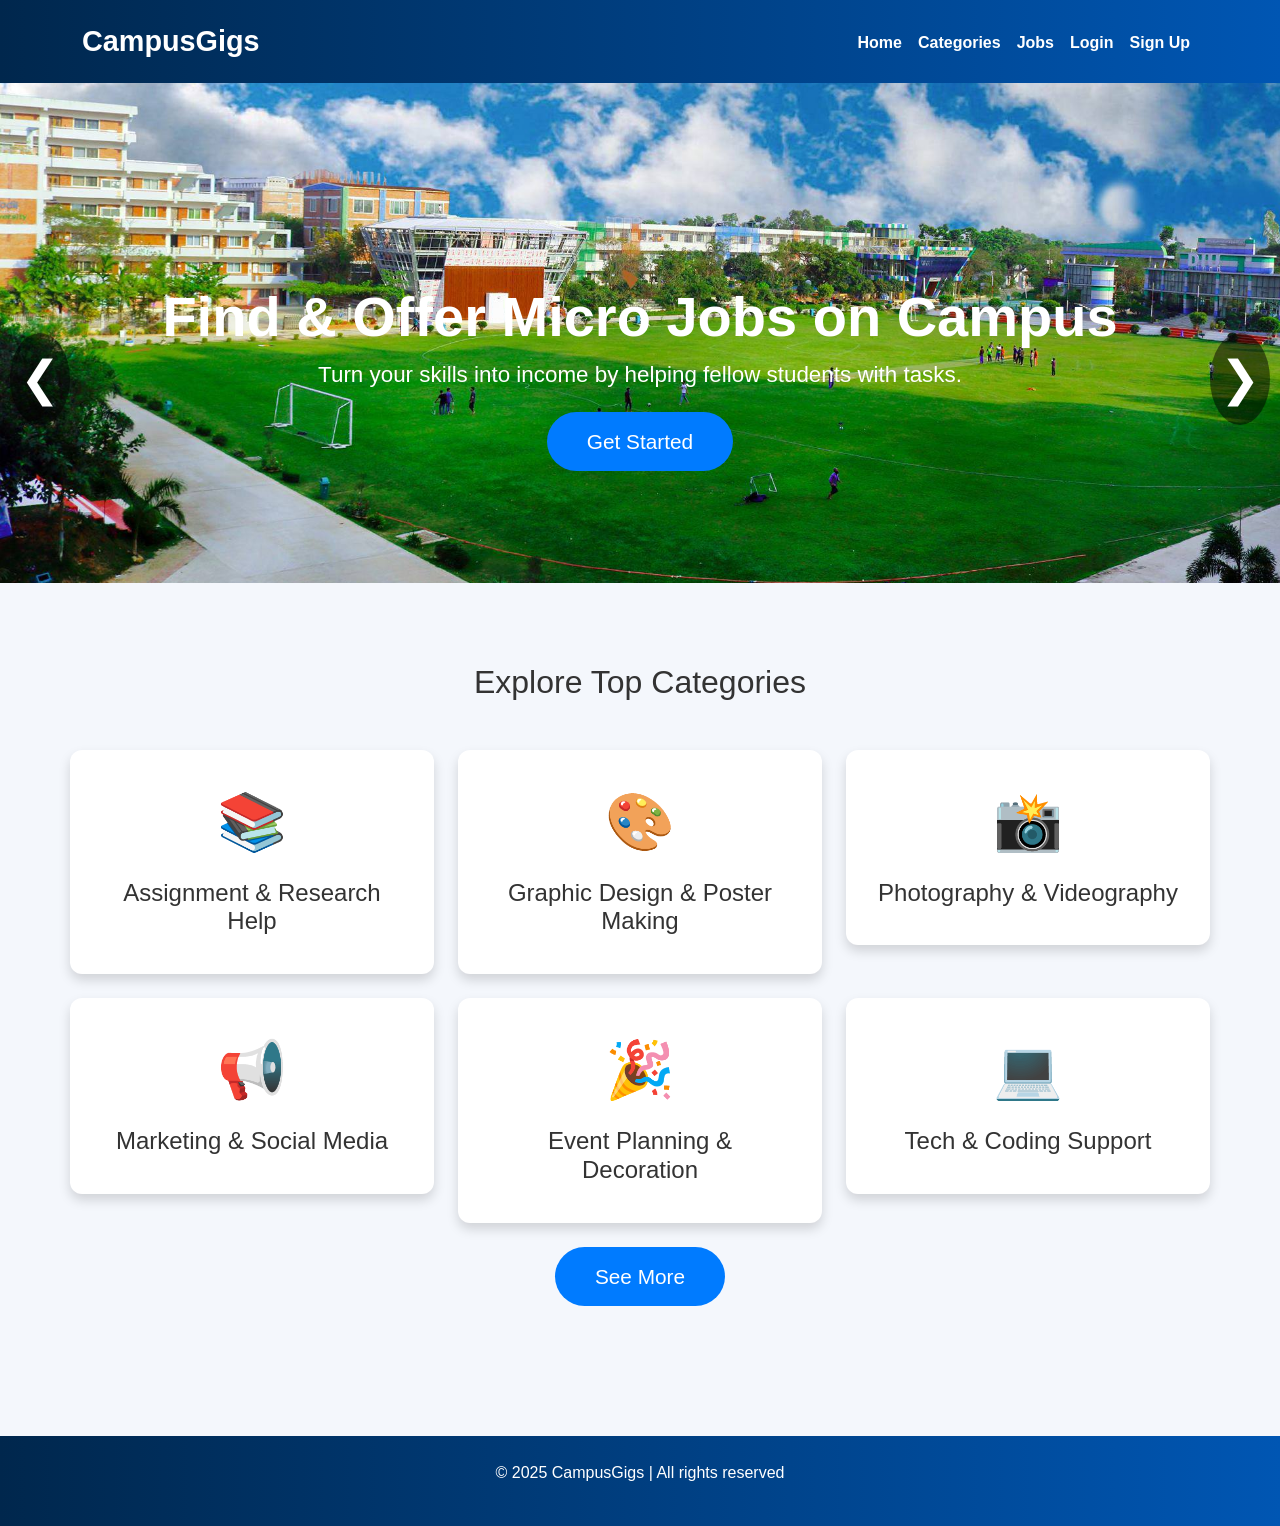
==== frontend/pages/Home Page.html @ 9663ab23 "Add frontend\pages\Home Page.html" ====
<!DOCTYPE html>
<html lang="en">
<head>
  <meta charset="UTF-8" />
  <meta name="viewport" content="width=device-width, initial-scale=1.0"/>
  <title>CampusGigs - Micro Jobs for Students</title>
  <link rel="stylesheet" href="https://cdn.jsdelivr.net/npm/bootstrap@5.3.0/dist/css/bootstrap.min.css"/>
  <style>
    body {
      font-family: 'Poppins', sans-serif;
      background-color: #f4f7fc;
      color: #333;
    }
    .navbar {
      background: linear-gradient(90deg, #00274d, #0056b3);
      padding: 15px;
    }
    .navbar-brand {
      font-size: 1.8rem;
      font-weight: bold;
      color: #fff !important;
    }
    .navbar .nav-link {
      font-weight: bold;
      color: white !important;
      position: relative;
      padding-bottom: 5px;
      transition: color 0.3s ease;
    }
    .hero-section {
      position: relative;
      height: 500px;
      color: white;
      text-align: center;
      background-color: rgba(0, 0, 0, 0.7);
    }
    .hero-carousel {
      position: relative;
      width: 100%;
      height: 100%;
      overflow: hidden;
    }
    .hero-carousel img {
      width: 100%;
      height: 100%;
      object-fit: cover;
      position: absolute;
      top: 0;
      left: 0;
      opacity: 0;
      transition: opacity 1.5s ease, transform 1.5s ease;
    }
    .hero-carousel img.active {
      opacity: 1;
      transform: scale(1.05);
    }
    .hero-text {
      position: absolute;
      top: 40%;
      left: 50%;
      transform: translateX(-50%);
      z-index: 2;
      width: 100%;
    }
    .hero-text h1 {
      font-size: 3.5rem;
      font-weight: bold;
    }
    .hero-text p {
      font-size: 1.4rem;
      margin-bottom: 20px;
    }
    .carousel-arrow {
      position: absolute;
      top: 50%;
      font-size: 3rem;
      color: white;
      z-index: 3;
      cursor: pointer;
      padding: 10px;
      background-color: rgba(0, 0, 0, 0.5);
      border-radius: 50%;
    }
    .carousel-arrow-left { left: 10px; }
    .carousel-arrow-right { right: 10px; }
    .btn-primary {
      padding: 14px 40px;
      font-size: 1.3rem;
      border-radius: 30px;
      background: #007bff;
      border: none;
    }
    .categories-section { padding: 80px 0; }
    .category-card {
      padding: 30px;
      border-radius: 12px;
      background: #ffffff;
      box-shadow: 0 6px 12px rgba(0, 0, 0, 0.15);
      transition: transform 0.3s ease-in-out, box-shadow 0.3s ease-in-out;
      text-align: center;
      cursor: pointer;
    }
    .category-card:hover {
      transform: scale(1.05);
      box-shadow: 0 10px 20px rgba(0, 0, 0, 0.2);
    }
    .category-icon {
      font-size: 3.5rem;
      margin-bottom: 15px;
      color: #007bff;
    }
    .footer {
      background: linear-gradient(90deg, #00274d, #0056b3);
      color: white;
      text-align: center;
      padding: 25px 0;
      margin-top: 50px;
    }
    .more-categories { display: none; }
  </style>
</head>
<body>
  <nav class="navbar navbar-expand-lg">
    <div class="container">
      <a class="navbar-brand" href="Home Page.html">CampusGigs</a>
      <button class="navbar-toggler" type="button" data-bs-toggle="collapse" data-bs-target="#navbarNav">
        <span class="navbar-toggler-icon"></span>
      </button>
      <div class="collapse navbar-collapse" id="navbarNav">
        <ul class="navbar-nav ms-auto">
          <li class="nav-item"><a class="nav-link" href="Home Page.html">Home</a></li>
          <li class="nav-item"><a class="nav-link" href="#jobs">Categories</a></li>
          <li class="nav-item"><a class="nav-link" href="../../backend/job_feed.php">Jobs</a></li>
          <li class="nav-item"><a class="nav-link" href="Login.html">Login</a></li>
          <li class="nav-item"><a class="nav-link" href="Sign up.html">Sign Up</a></li>
        </ul>
      </div>
    </div>
  </nav>

  <!-- Hero Section -->
  <div class="hero-section">
    <div class="hero-carousel" id="carousel">
      <img src="../images/diu 1.jpg" alt="Image 1" class="active">
      <img src="../images/diu 2.jpg" alt="Image 2">
      <img src="../images/diu 3.jpg" alt="Image 3">
      <img src="../images/diu 4.jpg" alt="Image 4">
    </div>
    <div class="hero-text">
      <h1>Find & Offer Micro Jobs on Campus</h1>
      <p>Turn your skills into income by helping fellow students with tasks.</p>
      <a href="#jobs" class="btn btn-primary">Get Started</a>
    </div>
    <div class="carousel-arrow carousel-arrow-left" onclick="prevImage()">&#10094;</div>
    <div class="carousel-arrow carousel-arrow-right" onclick="nextImage()">&#10095;</div>
  </div>

  <!-- Categories Section -->
  <div class="container categories-section" id="jobs">
    <h2 class="text-center mb-5">Explore Top Categories</h2>
    <div class="row">
      <div class="col-md-4 mb-4">
        <div class="category-card" onclick="goToCategory('assignment')">
          <div class="category-icon">📚</div>
          <h4>Assignment & Research Help</h4>
        </div>
      </div>
      <div class="col-md-4 mb-4">
        <div class="category-card" onclick="goToCategory('graphic_design')">
          <div class="category-icon">🎨</div>
          <h4>Graphic Design & Poster Making</h4>
        </div>
      </div>
      <div class="col-md-4 mb-4">
        <div class="category-card" onclick="goToCategory('photography')">
          <div class="category-icon">📸</div>
          <h4>Photography & Videography</h4>
        </div>
      </div>
      <div class="col-md-4 mb-4">
        <div class="category-card" onclick="goToCategory('marketing')">
          <div class="category-icon">📢</div>
          <h4>Marketing & Social Media</h4>
        </div>
      </div>
      <div class="col-md-4 mb-4">
        <div class="category-card" onclick="goToCategory('event_planning')">
          <div class="category-icon">🎉</div>
          <h4>Event Planning & Decoration</h4>
        </div>
      </div>
      <div class="col-md-4 mb-4">
        <div class="category-card" onclick="goToCategory('tech_support')">
          <div class="category-icon">💻</div>
          <h4>Tech & Coding Support</h4>
        </div>
      </div>
      <div class="col-md-4 mb-4 more-categories">
        <div class="category-card" onclick="goToCategory('lab_report')">
          <div class="category-icon">📝</div>
          <h4>Lab Report Writing</h4>
        </div>
      </div>
      <div class="col-md-4 mb-4 more-categories">
        <div class="category-card" onclick="goToCategory('sketch')">
          <div class="category-icon">✍️</div>
          <h4>Sketch Making</h4>
        </div>
      </div>
      <div class="col-md-4 mb-4 more-categories">
        <div class="category-card" onclick="goToCategory('presentation')">
          <div class="category-icon">📊</div>
          <h4>Presentation Slide Making</h4>
        </div>
      </div>
    </div>
    <div class="text-center">
      <button class="btn btn-primary" id="see-more" onclick="toggleCategories()">See More</button>
    </div>
  </div>

  <!-- Footer -->
  <div class="footer">
    <p>&copy; 2025 CampusGigs | All rights reserved</p>
  </div>

  <!-- Scripts -->
  <script>
    const images = document.querySelectorAll('.hero-carousel img');
    let currentIndex = 0;

    function nextImage() {
      images[currentIndex].classList.remove('active');
      currentIndex = (currentIndex + 1) % images.length;
      images[currentIndex].classList.add('active');
    }

    function prevImage() {
      images[currentIndex].classList.remove('active');
      currentIndex = (currentIndex - 1 + images.length) % images.length;
      images[currentIndex].classList.add('active');
    }

    setInterval(nextImage, 5000);

    function toggleCategories() {
      const moreCategories = document.querySelectorAll('.more-categories');
      const seeMoreButton = document.getElementById('see-more');
      moreCategories.forEach(category => {
        category.style.display = category.style.display === 'block' ? 'none' : 'block';
      });
      seeMoreButton.textContent = seeMoreButton.textContent === 'See More' ? 'See Less' : 'See More';
    }

    function goToCategory(category) {
      window.location.href = `../../backend/job_feed.php?category=${encodeURIComponent(category)}`;
    }
  </script>
  <script src="https://cdn.jsdelivr.net/npm/bootstrap@5.3.0/dist/js/bootstrap.bundle.min.js"></script>
</body>
</html>
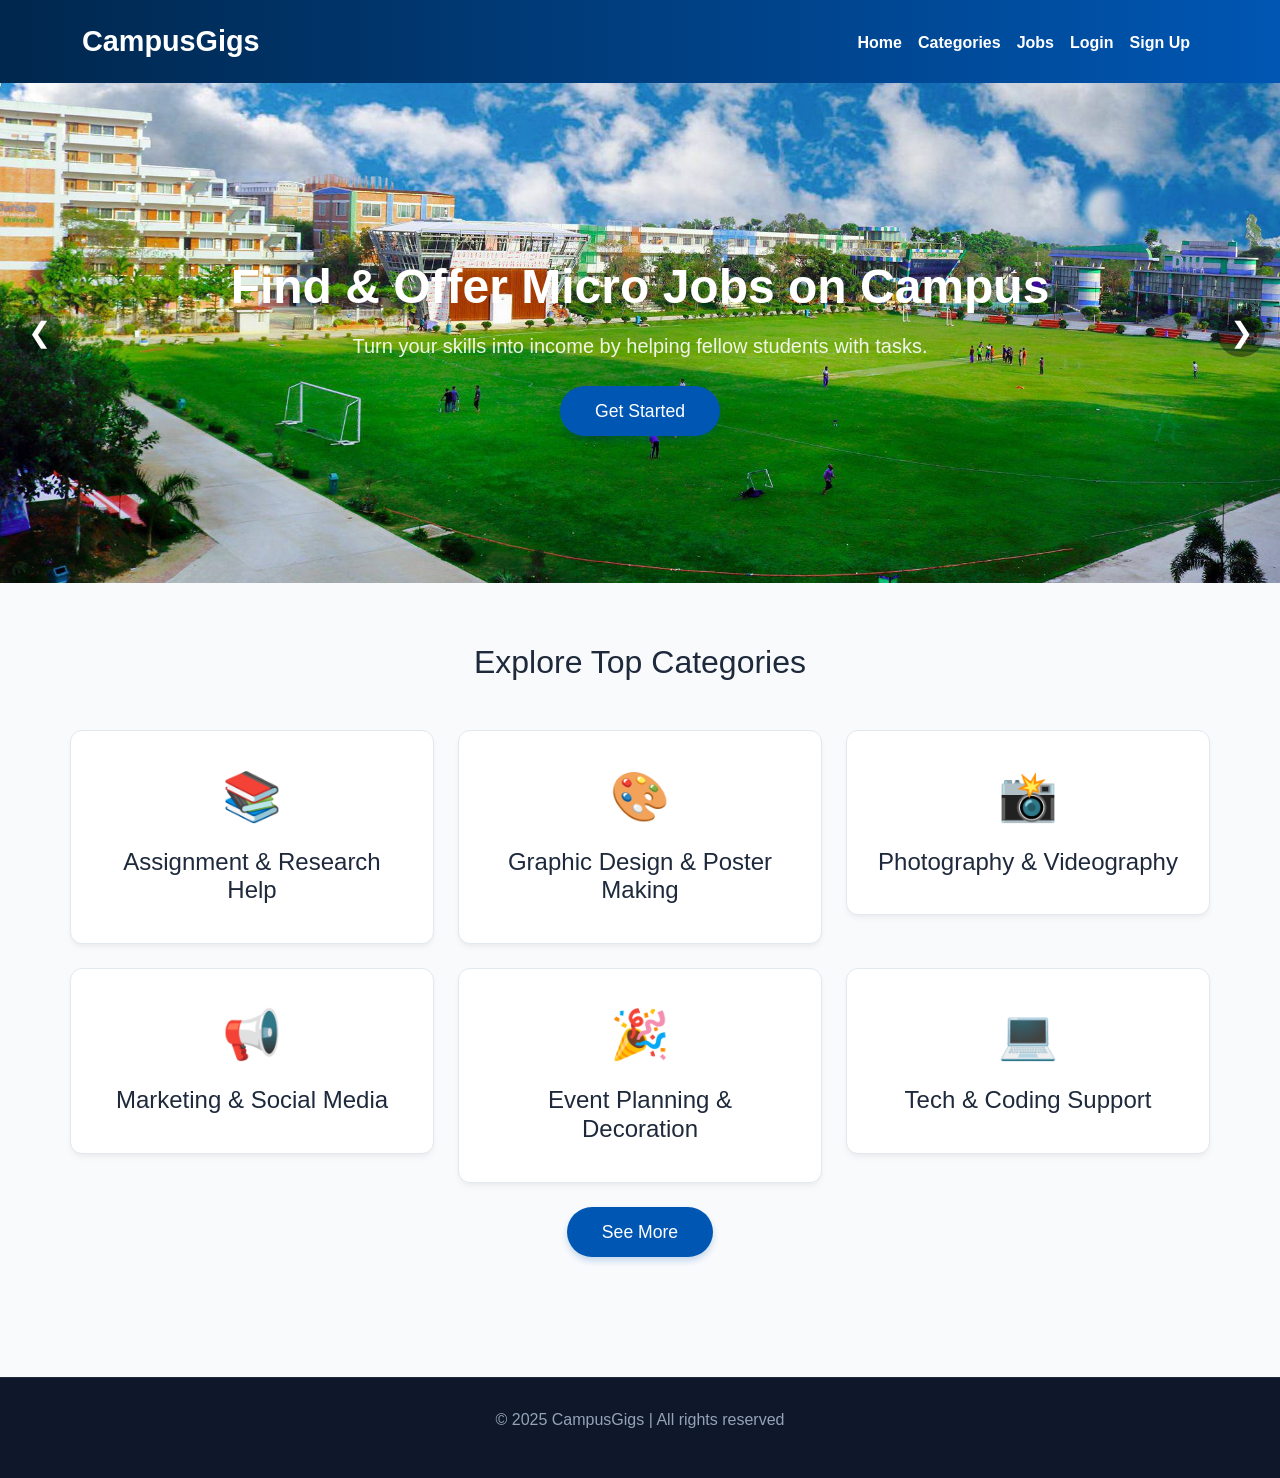
==== commit ad1782e3: "fix(ui): resolve layout clashing bugs, restore original structures, and modernize styling cleanly" ====
--- a/frontend/pages/Home Page.html
+++ b/frontend/pages/Home Page.html
@@ -8,8 +8,8 @@
   <style>
     body {
       font-family: 'Poppins', sans-serif;
-      background-color: #f4f7fc;
-      color: #333;
+      background-color: #f8fafc;
+      color: #1e293b;
     }
     .navbar {
       background: linear-gradient(90deg, #00274d, #0056b3);
@@ -32,7 +32,10 @@
       height: 500px;
       color: white;
       text-align: center;
-      background-color: rgba(0, 0, 0, 0.7);
+      background: linear-gradient(rgba(0, 39, 77, 0.85), rgba(0, 86, 179, 0.85));
+      display: flex;
+      align-items: center;
+      justify-content: center;
     }
     .hero-carousel {
       position: relative;
@@ -52,69 +55,90 @@
     }
     .hero-carousel img.active {
       opacity: 1;
-      transform: scale(1.05);
+      transform: scale(1.02);
     }
     .hero-text {
       position: absolute;
-      top: 40%;
+      top: 35%;
       left: 50%;
       transform: translateX(-50%);
       z-index: 2;
       width: 100%;
     }
     .hero-text h1 {
-      font-size: 3.5rem;
-      font-weight: bold;
+      font-size: 3rem;
+      font-weight: 700;
+      margin-bottom: 15px;
     }
     .hero-text p {
-      font-size: 1.4rem;
-      margin-bottom: 20px;
+      font-size: 1.25rem;
+      margin-bottom: 25px;
+      opacity: 0.9;
     }
     .carousel-arrow {
       position: absolute;
       top: 50%;
-      font-size: 3rem;
+      transform: translateY(-50%);
+      font-size: 1.75rem;
       color: white;
       z-index: 3;
       cursor: pointer;
-      padding: 10px;
-      background-color: rgba(0, 0, 0, 0.5);
+      width: 48px;
+      height: 48px;
+      display: flex;
+      align-items: center;
+      justify-content: center;
+      background-color: rgba(0, 0, 0, 0.4);
       border-radius: 50%;
-    }
-    .carousel-arrow-left { left: 10px; }
-    .carousel-arrow-right { right: 10px; }
+      transition: background-color 0.2s ease;
+    }
+    .carousel-arrow:hover {
+      background-color: rgba(0, 0, 0, 0.6);
+    }
+    .carousel-arrow-left { left: 15px; }
+    .carousel-arrow-right { right: 15px; }
     .btn-primary {
-      padding: 14px 40px;
-      font-size: 1.3rem;
-      border-radius: 30px;
-      background: #007bff;
+      padding: 12px 35px;
+      font-size: 1.1rem;
+      border-radius: 25px;
+      background: #0056b3;
       border: none;
-    }
-    .categories-section { padding: 80px 0; }
+      box-shadow: 0 4px 6px rgba(0, 86, 179, 0.2);
+      transition: all 0.2s ease;
+    }
+    .btn-primary:hover {
+      background-color: #004085;
+      transform: translateY(-1px);
+      box-shadow: 0 6px 12px rgba(0, 86, 179, 0.3);
+    }
+    .categories-section { padding: 60px 0; }
     .category-card {
       padding: 30px;
       border-radius: 12px;
       background: #ffffff;
-      box-shadow: 0 6px 12px rgba(0, 0, 0, 0.15);
-      transition: transform 0.3s ease-in-out, box-shadow 0.3s ease-in-out;
+      border: 1px solid #e2e8f0;
+      box-shadow: 0 4px 6px -1px rgba(0, 0, 0, 0.05), 0 2px 4px -1px rgba(0, 0, 0, 0.02);
+      transition: all 0.2s ease-in-out;
       text-align: center;
       cursor: pointer;
     }
     .category-card:hover {
-      transform: scale(1.05);
-      box-shadow: 0 10px 20px rgba(0, 0, 0, 0.2);
+      transform: translateY(-4px);
+      box-shadow: 0 10px 15px -3px rgba(0, 0, 0, 0.08), 0 4px 6px -2px rgba(0, 0, 0, 0.03);
+      border-color: #cbd5e1;
     }
     .category-icon {
-      font-size: 3.5rem;
+      font-size: 3rem;
       margin-bottom: 15px;
-      color: #007bff;
+      display: inline-block;
     }
     .footer {
-      background: linear-gradient(90deg, #00274d, #0056b3);
-      color: white;
+      background: #0f172a;
+      color: #94a3b8;
       text-align: center;
-      padding: 25px 0;
-      margin-top: 50px;
+      padding: 30px 0;
+      margin-top: 60px;
+      border-top: 1px solid #1e293b;
     }
     .more-categories { display: none; }
   </style>
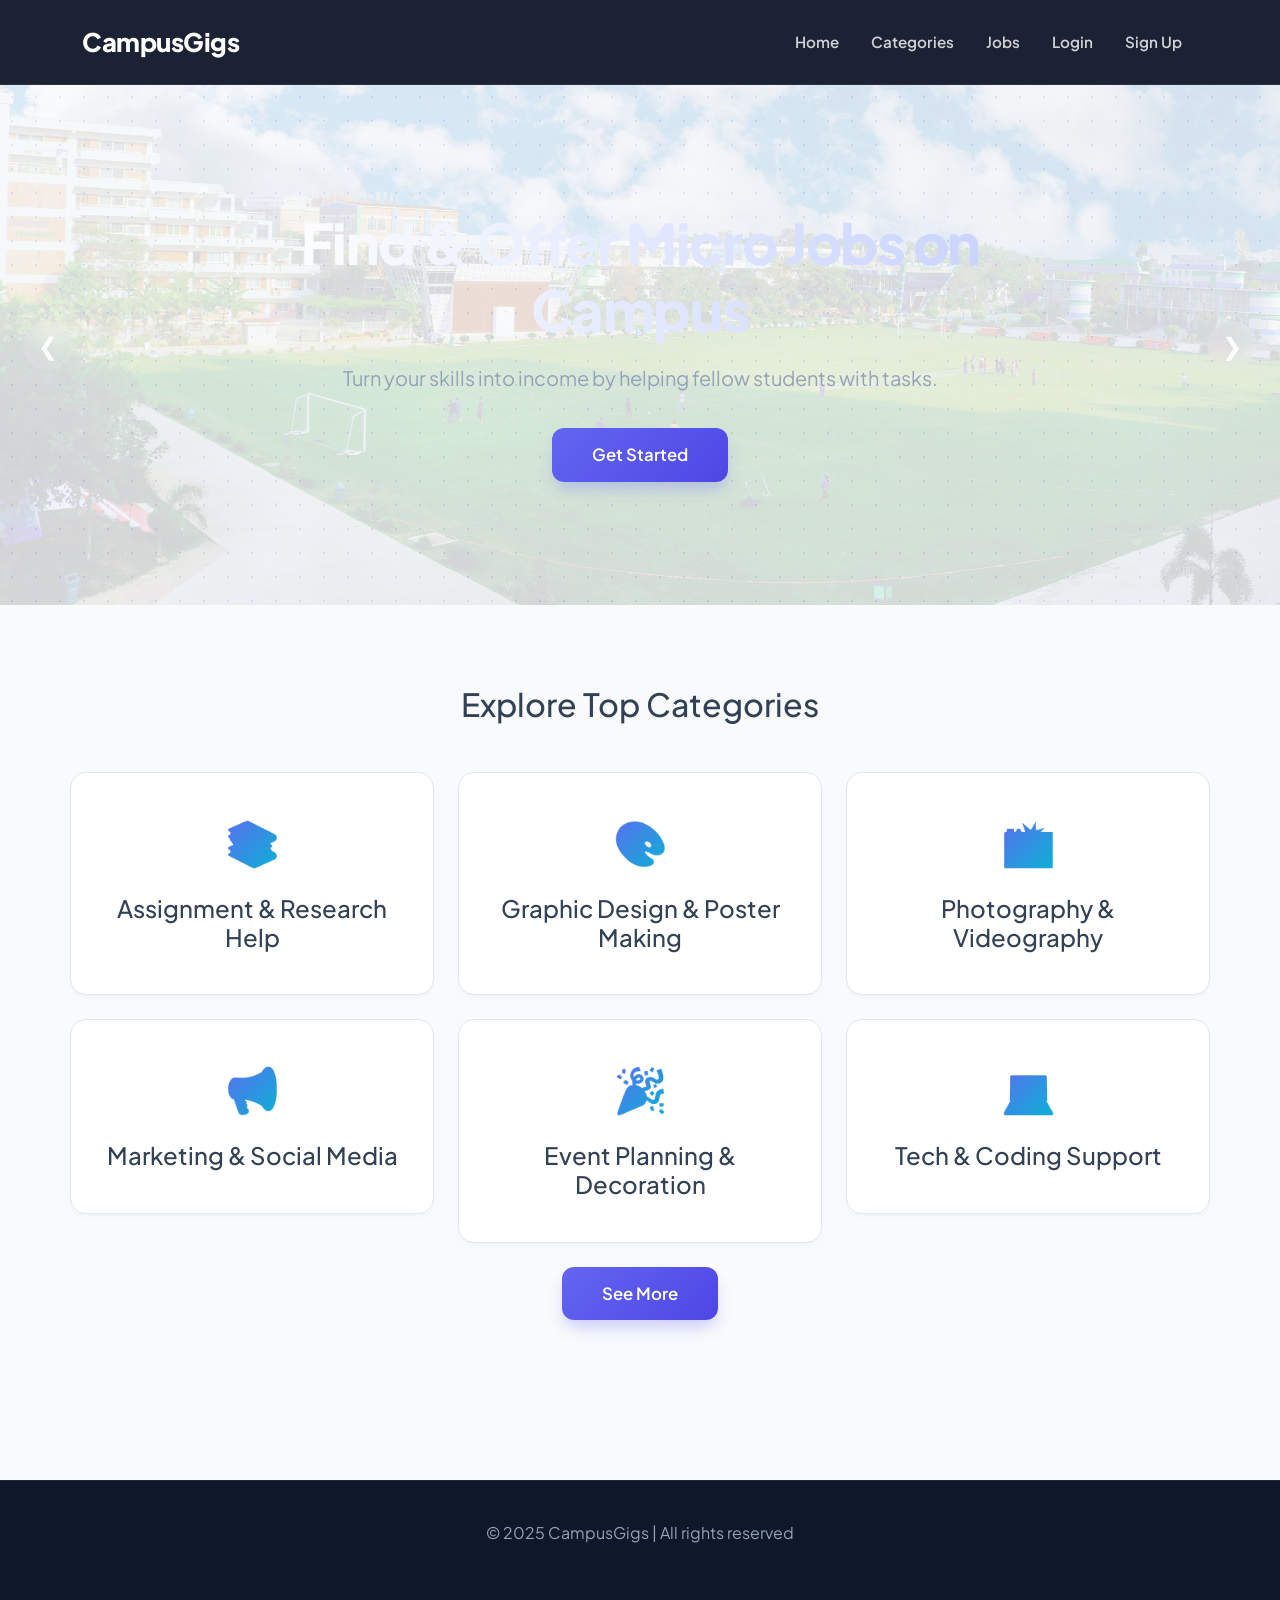
==== commit 8eb8fb1a: "style(ui): apply highly polished, premium, modern CSS variables and selectors across all pages" ====
--- a/frontend/pages/Home Page.html
+++ b/frontend/pages/Home Page.html
@@ -5,43 +5,59 @@
   <meta name="viewport" content="width=device-width, initial-scale=1.0"/>
   <title>CampusGigs - Micro Jobs for Students</title>
   <link rel="stylesheet" href="https://cdn.jsdelivr.net/npm/bootstrap@5.3.0/dist/css/bootstrap.min.css"/>
+  <link href="https://fonts.googleapis.com/css2?family=Plus+Jakarta+Sans:wght@300;400;500;600;700;800&family=Poppins:wght@300;400;500;600;700&display=swap" rel="stylesheet">
   <style>
     body {
-      font-family: 'Poppins', sans-serif;
+      font-family: 'Plus Jakarta Sans', 'Poppins', sans-serif;
       background-color: #f8fafc;
-      color: #1e293b;
+      color: #334155;
+      -webkit-font-smoothing: antialiased;
     }
     .navbar {
-      background: linear-gradient(90deg, #00274d, #0056b3);
-      padding: 15px;
+      background: rgba(15, 23, 42, 0.95) !important;
+      backdrop-filter: blur(12px);
+      border-bottom: 1px solid rgba(255, 255, 255, 0.08);
+      padding: 18px 0;
+      transition: all 0.3s ease;
     }
     .navbar-brand {
-      font-size: 1.8rem;
-      font-weight: bold;
+      font-size: 1.6rem;
+      font-weight: 800;
+      letter-spacing: -0.5px;
       color: #fff !important;
     }
     .navbar .nav-link {
-      font-weight: bold;
-      color: white !important;
-      position: relative;
-      padding-bottom: 5px;
-      transition: color 0.3s ease;
+      font-weight: 600;
+      color: rgba(255, 255, 255, 0.8) !important;
+      font-size: 0.95rem;
+      padding: 8px 16px !important;
+      transition: all 0.2s ease;
+    }
+    .navbar .nav-link:hover {
+      color: #ffffff !important;
+      transform: translateY(-1px);
     }
     .hero-section {
       position: relative;
-      height: 500px;
+      height: 520px;
       color: white;
       text-align: center;
-      background: linear-gradient(rgba(0, 39, 77, 0.85), rgba(0, 86, 179, 0.85));
+      background: linear-gradient(135deg, #0f172a 0%, #1e1b4b 100%);
+      background-image: radial-gradient(rgba(99, 102, 241, 0.15) 1px, transparent 0);
+      background-size: 24px 24px;
       display: flex;
       align-items: center;
       justify-content: center;
     }
     .hero-carousel {
-      position: relative;
+      position: absolute;
       width: 100%;
       height: 100%;
       overflow: hidden;
+      top: 0;
+      left: 0;
+      opacity: 0.15;
+      pointer-events: none;
     }
     .hero-carousel img {
       width: 100%;
@@ -51,35 +67,40 @@
       top: 0;
       left: 0;
       opacity: 0;
-      transition: opacity 1.5s ease, transform 1.5s ease;
+      transition: opacity 1.5s ease;
     }
     .hero-carousel img.active {
       opacity: 1;
-      transform: scale(1.02);
     }
     .hero-text {
-      position: absolute;
-      top: 35%;
-      left: 50%;
-      transform: translateX(-50%);
+      position: relative;
       z-index: 2;
       width: 100%;
+      max-width: 800px;
+      margin: 0 auto;
+      padding: 0 20px;
     }
     .hero-text h1 {
-      font-size: 3rem;
-      font-weight: 700;
-      margin-bottom: 15px;
+      font-size: 3.5rem;
+      font-weight: 800;
+      letter-spacing: -1.5px;
+      background: linear-gradient(to right, #ffffff, #c7d2fe);
+      -webkit-background-clip: text;
+      -webkit-text-fill-color: transparent;
+      margin-bottom: 20px;
+      line-height: 1.2;
     }
     .hero-text p {
       font-size: 1.25rem;
-      margin-bottom: 25px;
-      opacity: 0.9;
+      margin-bottom: 35px;
+      color: #94a3b8;
+      font-weight: 400;
     }
     .carousel-arrow {
       position: absolute;
       top: 50%;
       transform: translateY(-50%);
-      font-size: 1.75rem;
+      font-size: 1.5rem;
       color: white;
       z-index: 3;
       cursor: pointer;
@@ -88,56 +109,78 @@
       display: flex;
       align-items: center;
       justify-content: center;
-      background-color: rgba(0, 0, 0, 0.4);
+      background-color: rgba(255, 255, 255, 0.08);
+      border: 1px solid rgba(255, 255, 255, 0.1);
+      backdrop-filter: blur(8px);
       border-radius: 50%;
-      transition: background-color 0.2s ease;
+      transition: all 0.2s ease;
     }
     .carousel-arrow:hover {
-      background-color: rgba(0, 0, 0, 0.6);
-    }
-    .carousel-arrow-left { left: 15px; }
-    .carousel-arrow-right { right: 15px; }
+      background-color: rgba(255, 255, 255, 0.2);
+      border-color: rgba(255, 255, 255, 0.3);
+      transform: translateY(-50%) scale(1.05);
+    }
+    .carousel-arrow-left { left: 24px; }
+    .carousel-arrow-right { right: 24px; }
     .btn-primary {
-      padding: 12px 35px;
-      font-size: 1.1rem;
-      border-radius: 25px;
-      background: #0056b3;
+      padding: 14px 40px;
+      font-size: 1.05rem;
+      font-weight: 600;
+      border-radius: 12px;
+      background: linear-gradient(135deg, #6366f1, #4f46e5);
       border: none;
-      box-shadow: 0 4px 6px rgba(0, 86, 179, 0.2);
-      transition: all 0.2s ease;
+      box-shadow: 0 10px 15px -3px rgba(99, 102, 241, 0.3);
+      transition: all 0.2s cubic-bezier(0.4, 0, 0.2, 1);
     }
     .btn-primary:hover {
-      background-color: #004085;
-      transform: translateY(-1px);
-      box-shadow: 0 6px 12px rgba(0, 86, 179, 0.3);
-    }
-    .categories-section { padding: 60px 0; }
+      background: linear-gradient(135deg, #4f46e5, #4338ca);
+      transform: translateY(-2px);
+      box-shadow: 0 20px 25px -5px rgba(99, 102, 241, 0.4);
+    }
+    .categories-section { 
+      padding: 80px 0;
+      background-color: #f8fafc;
+    }
     .category-card {
-      padding: 30px;
-      border-radius: 12px;
+      padding: 35px 24px;
+      border-radius: 16px;
       background: #ffffff;
       border: 1px solid #e2e8f0;
-      box-shadow: 0 4px 6px -1px rgba(0, 0, 0, 0.05), 0 2px 4px -1px rgba(0, 0, 0, 0.02);
-      transition: all 0.2s ease-in-out;
+      box-shadow: 0 4px 6px -1px rgba(0, 0, 0, 0.02), 0 2px 4px -1px rgba(0, 0, 0, 0.02);
+      transition: all 0.25s cubic-bezier(0.4, 0, 0.2, 1);
       text-align: center;
       cursor: pointer;
     }
     .category-card:hover {
-      transform: translateY(-4px);
-      box-shadow: 0 10px 15px -3px rgba(0, 0, 0, 0.08), 0 4px 6px -2px rgba(0, 0, 0, 0.03);
-      border-color: #cbd5e1;
+      transform: translateY(-6px);
+      box-shadow: 0 20px 25px -5px rgba(0, 0, 0, 0.05), 0 10px 10px -5px rgba(0, 0, 0, 0.03);
+      border-color: #6366f1;
     }
     .category-icon {
-      font-size: 3rem;
-      margin-bottom: 15px;
+      font-size: 2.75rem;
+      margin-bottom: 20px;
       display: inline-block;
+      background: linear-gradient(135deg, #6366f1, #06b6d4);
+      -webkit-background-clip: text;
+      -webkit-text-fill-color: transparent;
+    }
+    .category-card h3 {
+      font-size: 1.15rem;
+      font-weight: 700;
+      color: #0f172a;
+      margin-bottom: 8px;
+    }
+    .category-card p {
+      font-size: 0.9rem;
+      color: #64748b;
+      margin-bottom: 0;
     }
     .footer {
       background: #0f172a;
       color: #94a3b8;
       text-align: center;
-      padding: 30px 0;
-      margin-top: 60px;
+      padding: 40px 0;
+      margin-top: 80px;
       border-top: 1px solid #1e293b;
     }
     .more-categories { display: none; }
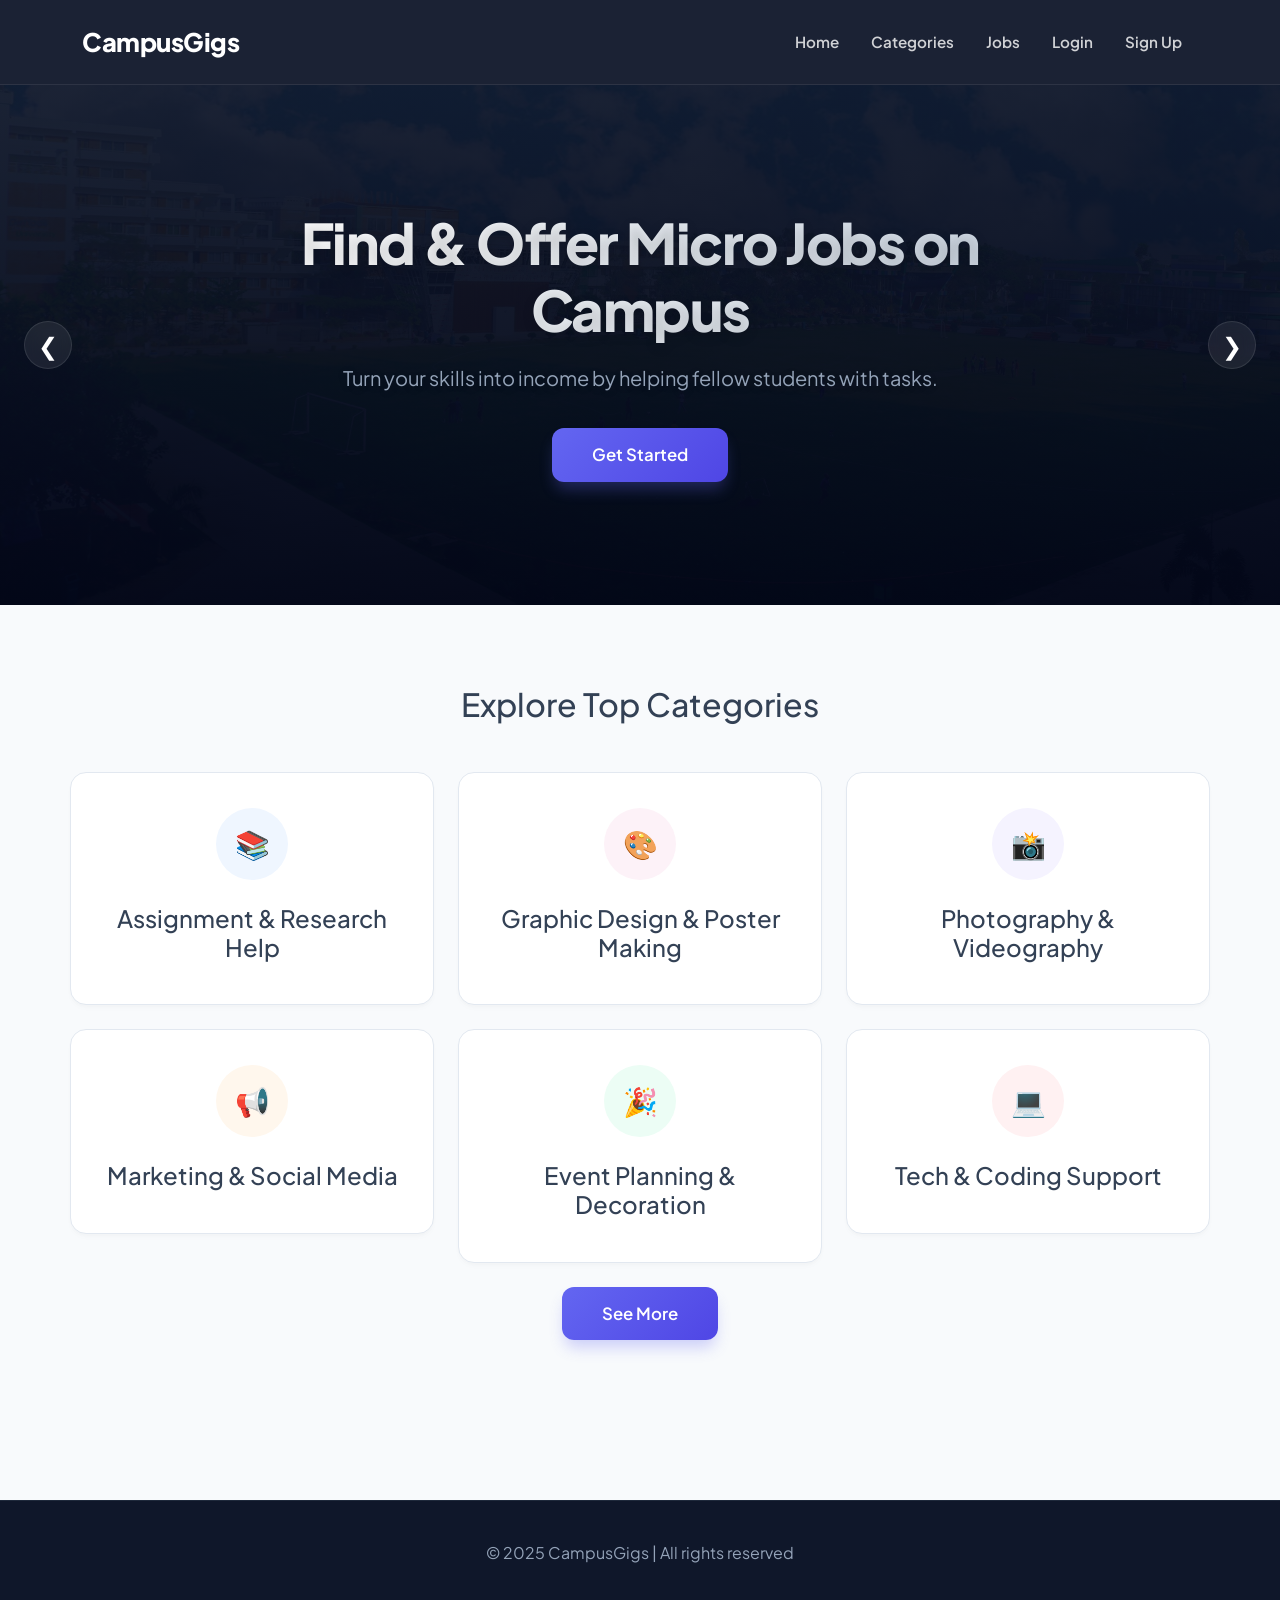
==== commit 0ba27304: "style(ui): redesign hero section with dark legibility overlay and add soft pastel circular wrappers " ====
--- a/frontend/pages/Home Page.html
+++ b/frontend/pages/Home Page.html
@@ -42,12 +42,11 @@
       height: 520px;
       color: white;
       text-align: center;
-      background: linear-gradient(135deg, #0f172a 0%, #1e1b4b 100%);
-      background-image: radial-gradient(rgba(99, 102, 241, 0.15) 1px, transparent 0);
-      background-size: 24px 24px;
+      background: #0f172a;
       display: flex;
       align-items: center;
       justify-content: center;
+      overflow: hidden;
     }
     .hero-carousel {
       position: absolute;
@@ -56,8 +55,9 @@
       overflow: hidden;
       top: 0;
       left: 0;
-      opacity: 0.15;
+      opacity: 0.35;
       pointer-events: none;
+      z-index: 0;
     }
     .hero-carousel img {
       width: 100%;
@@ -72,6 +72,15 @@
     .hero-carousel img.active {
       opacity: 1;
     }
+    .hero-overlay {
+      position: absolute;
+      top: 0;
+      left: 0;
+      width: 100%;
+      height: 100%;
+      background: linear-gradient(to bottom, rgba(15, 23, 42, 0.85) 0%, rgba(2, 6, 23, 0.95) 100%);
+      z-index: 1;
+    }
     .hero-text {
       position: relative;
       z-index: 2;
@@ -84,17 +93,19 @@
       font-size: 3.5rem;
       font-weight: 800;
       letter-spacing: -1.5px;
-      background: linear-gradient(to right, #ffffff, #c7d2fe);
+      background: linear-gradient(to right, #ffffff, #cbd5e1);
       -webkit-background-clip: text;
       -webkit-text-fill-color: transparent;
       margin-bottom: 20px;
       line-height: 1.2;
+      text-shadow: 0 4px 12px rgba(0,0,0,0.15);
     }
     .hero-text p {
       font-size: 1.25rem;
       margin-bottom: 35px;
       color: #94a3b8;
       font-weight: 400;
+      text-shadow: 0 2px 8px rgba(0,0,0,0.15);
     }
     .carousel-arrow {
       position: absolute;
@@ -157,12 +168,30 @@
       border-color: #6366f1;
     }
     .category-icon {
-      font-size: 2.75rem;
-      margin-bottom: 20px;
-      display: inline-block;
-      background: linear-gradient(135deg, #6366f1, #06b6d4);
-      -webkit-background-clip: text;
-      -webkit-text-fill-color: transparent;
+      width: 72px;
+      height: 72px;
+      border-radius: 50%;
+      background: #f0fdf4; /* Default soft highlight color */
+      display: inline-flex;
+      align-items: center;
+      justify-content: center;
+      margin-bottom: 24px;
+      font-size: 1.75rem;
+      color: #10b981;
+      transition: all 0.25s cubic-bezier(0.4, 0, 0.2, 1);
+    }
+    /* Specific soft pastel backdrops for modern aesthetics */
+    .col-md-4:nth-child(1) .category-icon { background: #eff6ff; color: #3b82f6; } /* Assignment: Blue */
+    .col-md-4:nth-child(2) .category-icon { background: #fdf2f8; color: #ec4899; } /* Graphic Design: Pink */
+    .col-md-4:nth-child(3) .category-icon { background: #f5f3ff; color: #8b5cf6; } /* Photo: Purple */
+    .col-md-4:nth-child(4) .category-icon { background: #fff7ed; color: #f97316; } /* Marketing: Orange */
+    .col-md-4:nth-child(5) .category-icon { background: #ecfdf5; color: #10b981; } /* Event: Green */
+    .col-md-4:nth-child(6) .category-icon { background: #fff1f2; color: #f43f5e; } /* Tech: Red */
+
+    .category-card:hover .category-icon {
+      background: #6366f1 !important;
+      color: #ffffff !important;
+      transform: scale(1.05);
     }
     .category-card h3 {
       font-size: 1.15rem;
@@ -187,7 +216,7 @@
   </style>
 </head>
 <body>
-  <nav class="navbar navbar-expand-lg">
+  <nav class="navbar navbar-expand-lg navbar-dark">
     <div class="container">
       <a class="navbar-brand" href="Home Page.html">CampusGigs</a>
       <button class="navbar-toggler" type="button" data-bs-toggle="collapse" data-bs-target="#navbarNav">
@@ -213,6 +242,7 @@
       <img src="../images/diu 3.jpg" alt="Image 3">
       <img src="../images/diu 4.jpg" alt="Image 4">
     </div>
+    <div class="hero-overlay"></div>
     <div class="hero-text">
       <h1>Find & Offer Micro Jobs on Campus</h1>
       <p>Turn your skills into income by helping fellow students with tasks.</p>
